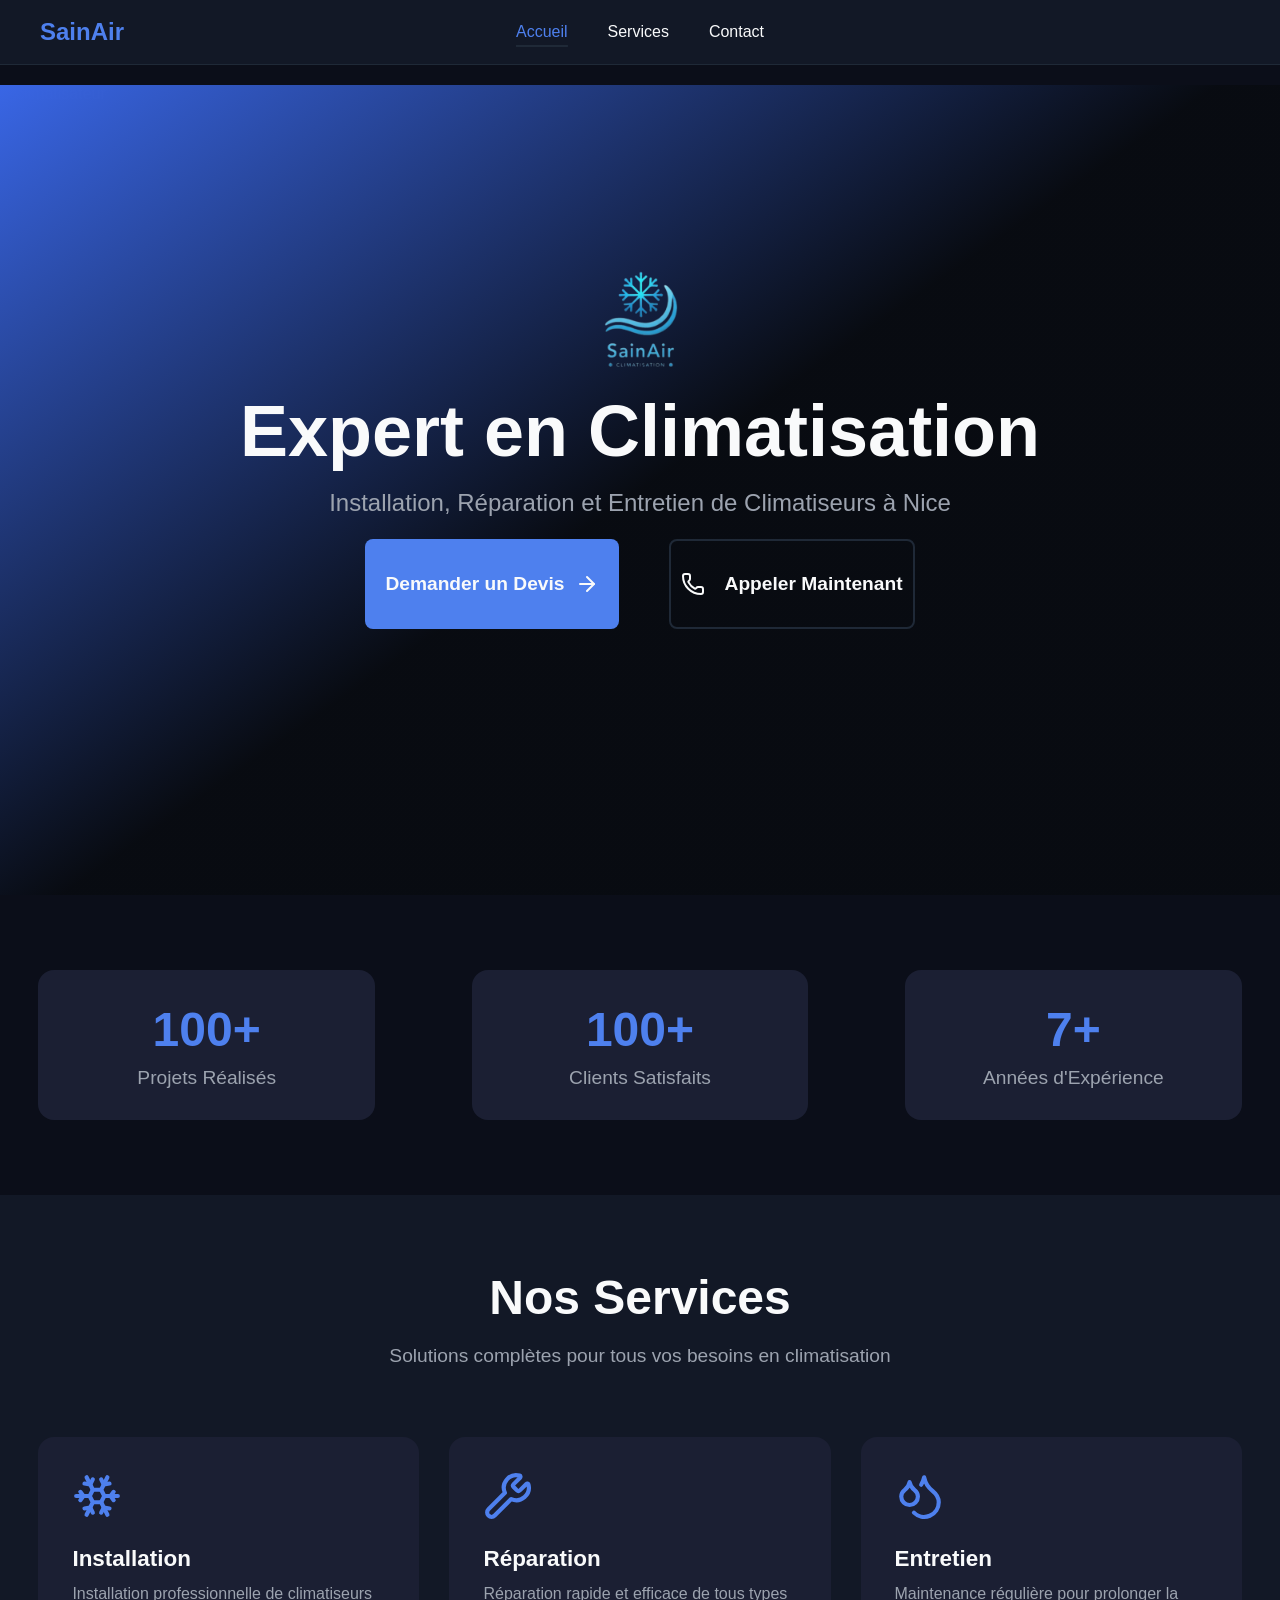
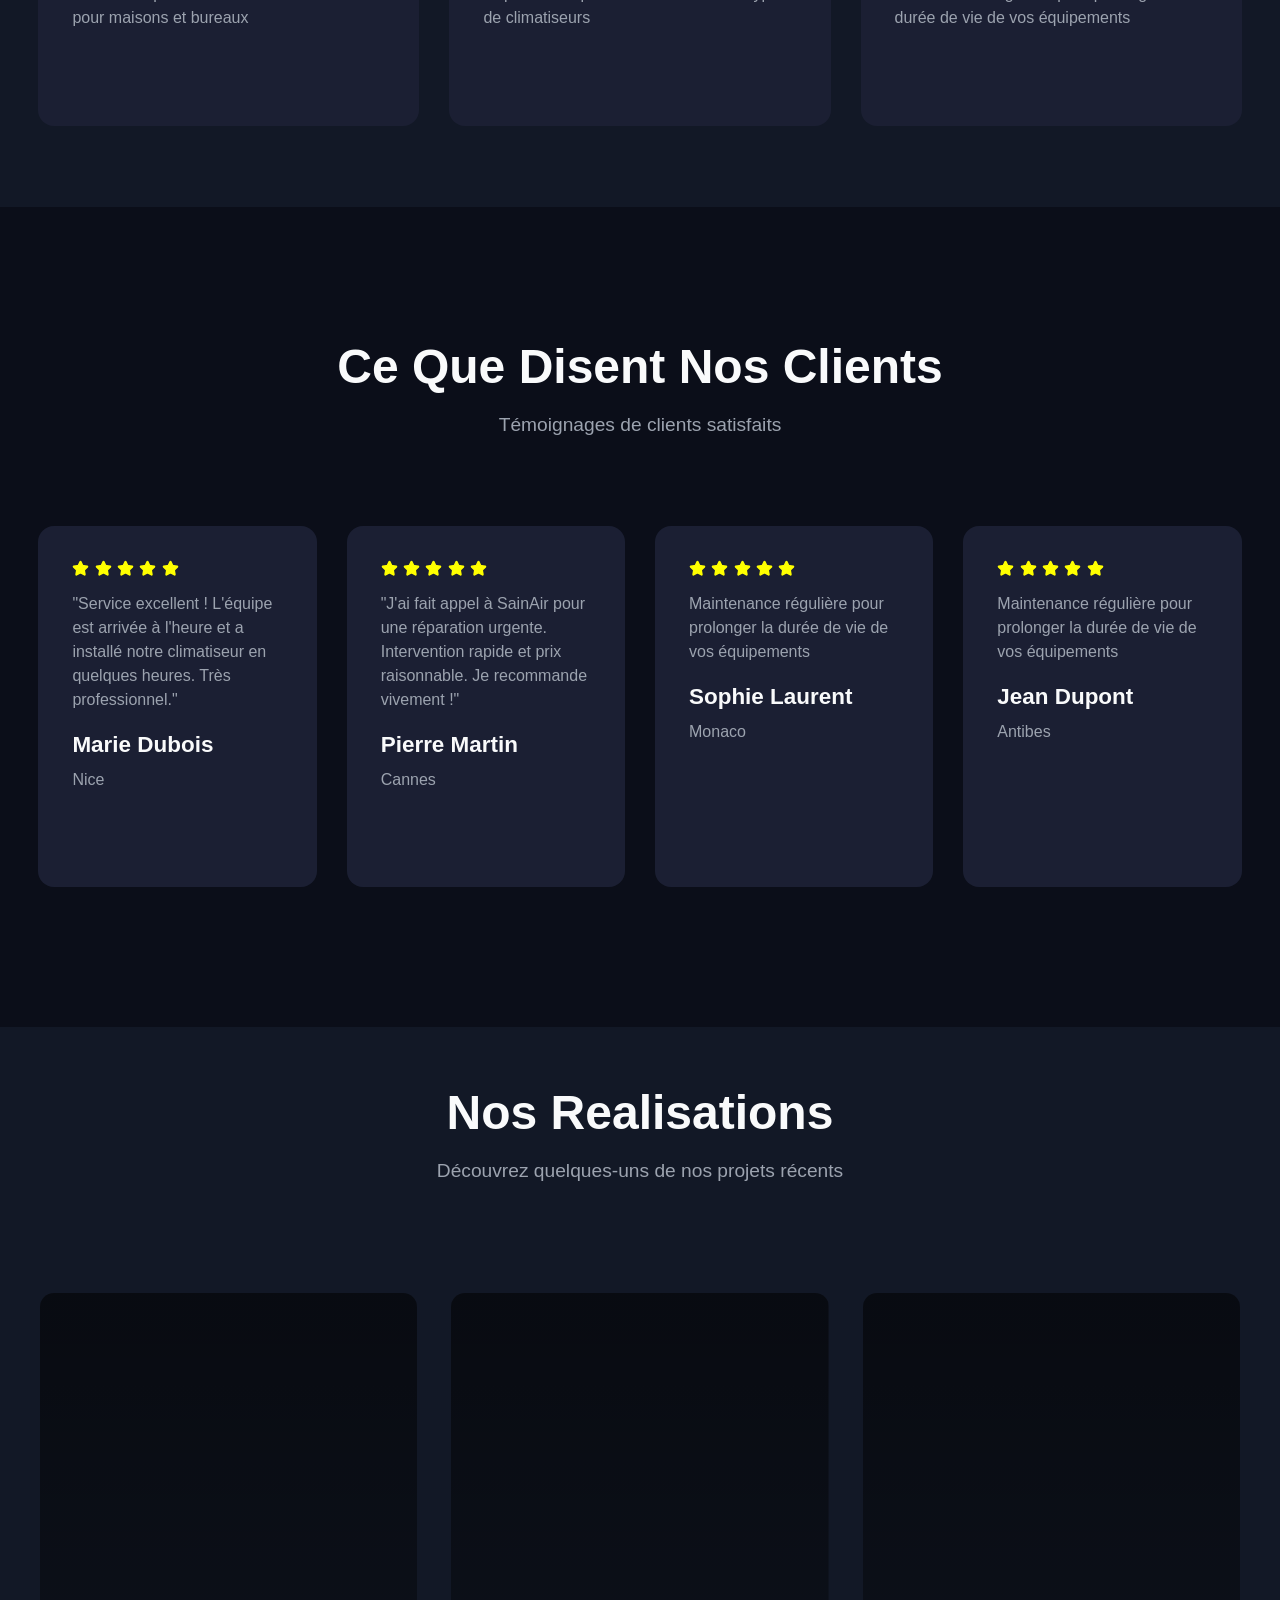
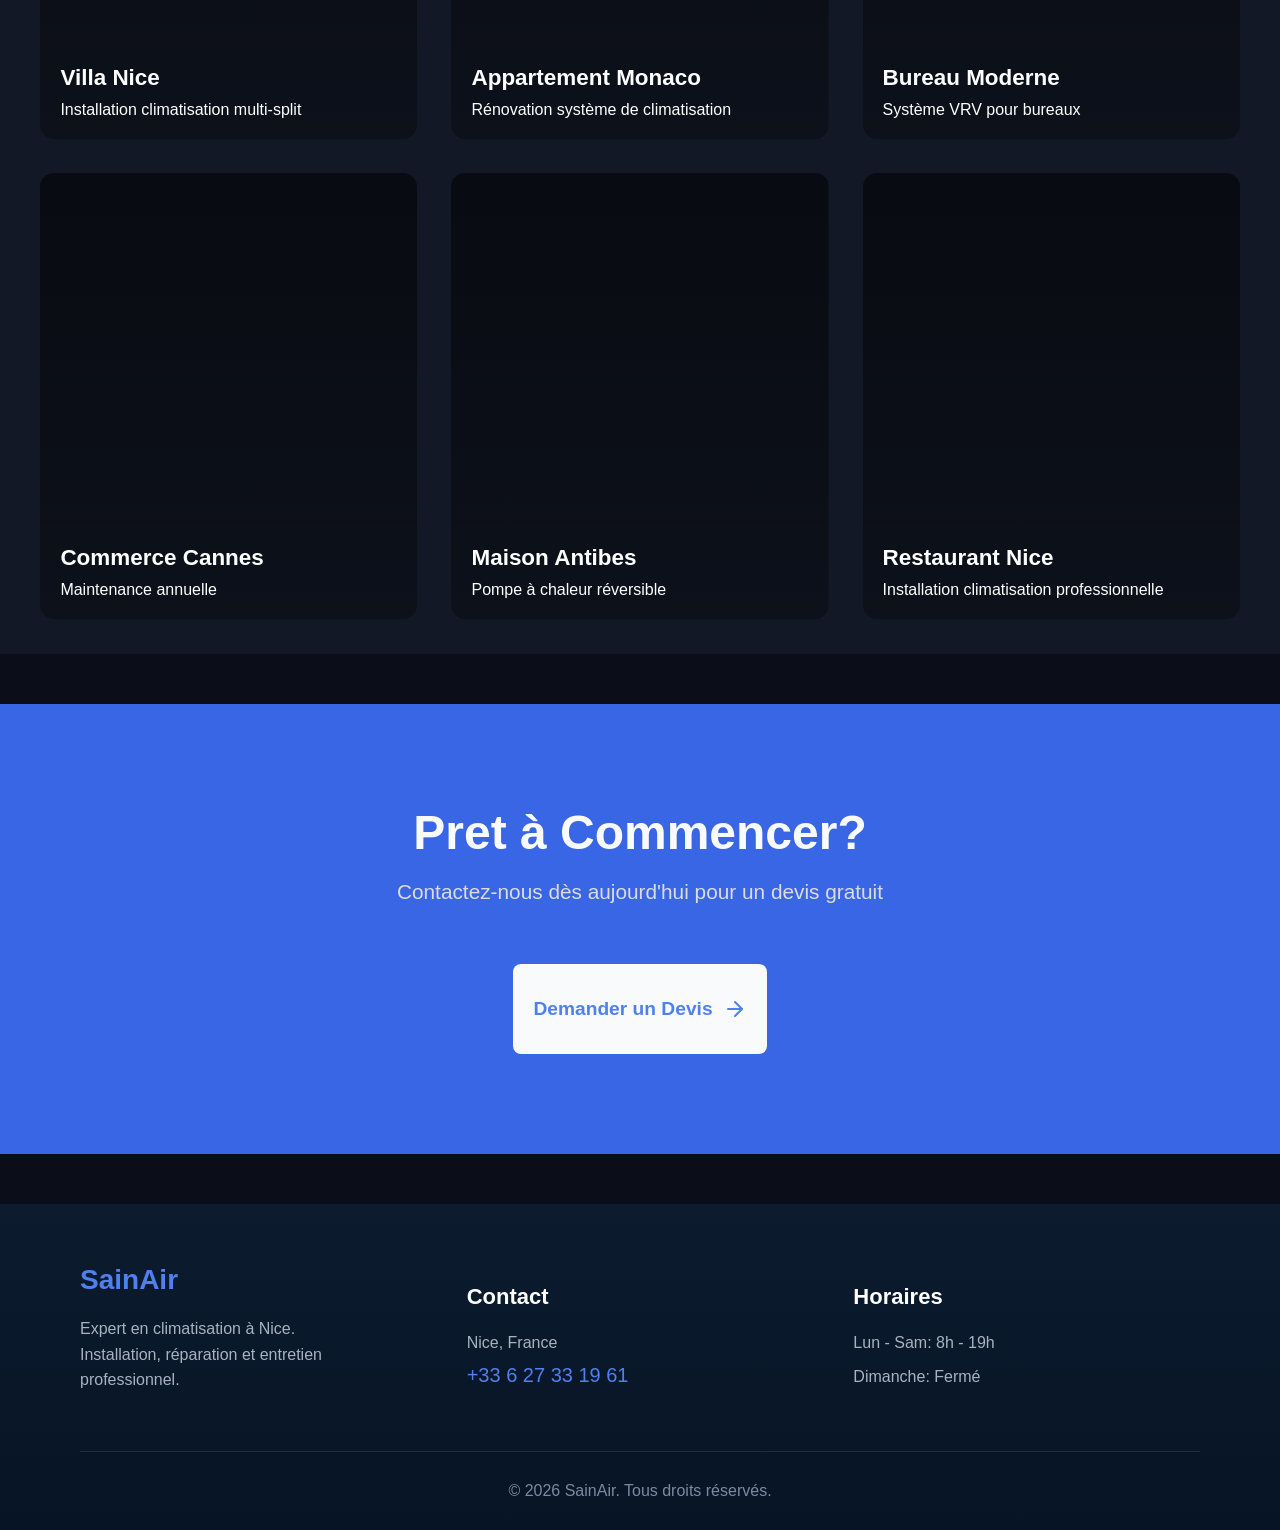
==== index.html @ d5aa04ff "Changed the safari responsive" ====
<!DOCTYPE html>
<html lang="fr">
<head>
<meta charset="UTF-8">
<meta name="viewport" content="width=device-width, initial-scale=1.0">
<link rel="stylesheet" href="client/css/main.css">
<title>Installation et Réparation de Climatiseurs à Nice – SainAir</title>
<link rel="icon" href="client/logo/sainair.png" type="image/png">
<meta name="description" content="SainAir – Experts en climatisation à Nice. Installation, réparation et entretien de climatiseurs pour particuliers et professionnels. Devis gratuit.">
<meta name="keywords" content="climatisation Nice, installation climatiseur, réparation climatiseur, entretien climatisation">
</head>
<body>

<nav>
    <div class="nav-container">
        <div class="sitename">
            <!-- <img src="logo/sainair.png" alt="SainAir"> -->
            SainAir
            
        </div>

        <ul class="nav-links">
        <li><a href="index.html" class="active">Accueil</a></li>
        <li><a href="services.html#installation">Services</a></li>
        <li><a href="contact.html">Contact</a></li>
        </ul>

        <div class="burger">
        <span></span>
        <span></span>
        <span></span>
        </div>
    </div>
</nav>

<div class="accueil">
    <img src="https://images.unsplash.com/photo-1585412727339-54e4bae3bbf9?q=80&w=800" class="background" alt="climatisateur">

    <div class="overlay"></div>

    <div class="hero-content">
        <img src="client/logo/sainair.png" class="logo" alt="SainAir">
        <!-- <svg xmlns="http://www.w3.org/2000/svg" width="60" height="60" viewBox="0 0 24 24" fill="none" stroke="currentColor" stroke-width="2" stroke-linecap="round" stroke-linejoin="round" class="lucide lucide-wind-icon lucide-wind"><path d="M12.8 19.6A2 2 0 1 0 14 16H2"/><path d="M17.5 8a2.5 2.5 0 1 1 2 4H2"/><path d="M9.8 4.4A2 2 0 1 1 11 8H2"/></svg> -->
        <h1 class="titre">Expert en Climatisation</h1>
        <p class="text">Installation, Réparation et Entretien de Climatiseurs à Nice</p>
        <div class="buttons">

            <a href="contact.html">
                <button class="demande">Demander un Devis<svg xmlns="http://www.w3.org/2000/svg" width="24" height="24" viewBox="0 0 24 24" fill="none" stroke="currentColor" stroke-width="2" stroke-linecap="round" stroke-linejoin="round" class="lucide lucide-arrow-right-icon lucide-arrow-right"><path d="M5 12h14"/><path d="m12 5 7 7-7 7"/></svg></button>
            </a>
            <a href="tel:+33627331961">
                <button class="appelle"><svg xmlns="http://www.w3.org/2000/svg" width="24" height="24" viewBox="0 0 24 24" fill="none" stroke="currentColor" stroke-width="2" stroke-linecap="round" stroke-linejoin="round" class="lucide lucide-phone-icon lucide-phone"><path d="M13.832 16.568a1 1 0 0 0 1.213-.303l.355-.465A2 2 0 0 1 17 15h3a2 2 0 0 1 2 2v3a2 2 0 0 1-2 2A18 18 0 0 1 2 4a2 2 0 0 1 2-2h3a2 2 0 0 1 2 2v3a2 2 0 0 1-.8 1.6l-.468.351a1 1 0 0 0-.292 1.233 14 14 0 0 0 6.392 6.384"/></svg>Appeler Maintenant</button>
            </a>
        </div>
    </div>
</div>


        <div class="content first-row">
            <div class="block">
                <h1>100+</h1>
                <p class="chifres">Projets Réalisés</p>
            </div>
            <div class="block">
                <h1>100+</h1>
                <p class="chifres">Clients Satisfaits</p>
            </div>
            <div class="block">
                <h1>7+</h1>
                <p class="chifres">Années d'Expérience</p>
            </div>
        </div>

        <div class="content reveal second-row">
                <div class="second-text">

                    <h2 class="services-title">Nos Services</h2>
                    <p class="chifres">Solutions complètes pour tous vos besoins en climatisation</p>

                </div>
                
                <div class="services">
                    <div class="block-second">
                        <svg xmlns="http://www.w3.org/2000/svg" width="50" height="50" viewBox="0 0 24 24" fill="none" stroke="#4E80EE" stroke-width="2" stroke-linecap="round" stroke-linejoin="round" class="lucide lucide-snowflake-icon lucide-snowflake"><path d="m10 20-1.25-2.5L6 18"/><path d="M10 4 8.75 6.5 6 6"/><path d="m14 20 1.25-2.5L18 18"/><path d="m14 4 1.25 2.5L18 6"/><path d="m17 21-3-6h-4"/><path d="m17 3-3 6 1.5 3"/><path d="M2 12h6.5L10 9"/><path d="m20 10-1.5 2 1.5 2"/><path d="M22 12h-6.5L14 15"/><path d="m4 10 1.5 2L4 14"/><path d="m7 21 3-6-1.5-3"/><path d="m7 3 3 6h4"/></svg>
                        <h3>Installation</h3>
                        <p class="description">Installation professionnelle de climatiseurs pour maisons et bureaux</p>
                    </div>
                    <div class="block-second">
                        <svg xmlns="http://www.w3.org/2000/svg" width="50" height="50" viewBox="0 0 24 24" fill="none" stroke="#4E80EE" stroke-width="2" stroke-linecap="round" stroke-linejoin="round" class="lucide lucide-wrench-icon lucide-wrench"><path d="M14.7 6.3a1 1 0 0 0 0 1.4l1.6 1.6a1 1 0 0 0 1.4 0l3.106-3.105c.32-.322.863-.22.983.218a6 6 0 0 1-8.259 7.057l-7.91 7.91a1 1 0 0 1-2.999-3l7.91-7.91a6 6 0 0 1 7.057-8.259c.438.12.54.662.219.984z"/></svg>
                        <h3>Réparation</h3>
                        <p class="description">Réparation rapide et efficace de tous types de climatiseurs</p>
                    </div>
                    <div class="block-second">
                        <svg xmlns="http://www.w3.org/2000/svg" width="50" height="50" viewBox="0 0 24 24" fill="none" stroke="#4E80EE" stroke-width="2" stroke-linecap="round" stroke-linejoin="round" class="lucide lucide-droplets-icon lucide-droplets"><path d="M7 16.3c2.2 0 4-1.83 4-4.05 0-1.16-.57-2.26-1.71-3.19S7.29 6.75 7 5.3c-.29 1.45-1.14 2.84-2.29 3.76S3 11.1 3 12.25c0 2.22 1.8 4.05 4 4.05z"/><path d="M12.56 6.6A10.97 10.97 0 0 0 14 3.02c.5 2.5 2 4.9 4 6.5s3 3.5 3 5.5a6.98 6.98 0 0 1-11.91 4.97"/></svg>
                        <h3>Entretien</h3>
                        <p class="description">Maintenance régulière pour prolonger la durée de vie de vos équipements</p>
                    </div>
                </div>
        </div>

        <div class="content reveal third-row">
            <div class="second-text">

                    <h2 class="services-title">Ce Que Disent Nos Clients</h2>
                    <p class="chifres">Témoignages de clients satisfaits</p>

                </div>
                
                <div class="avis-block">
                    <div class="block-second">
                        <svg xmlns="http://www.w3.org/2000/svg" width="17" height="17" viewBox="0 0 24 24" fill="yellow" stroke="yellow" stroke-width="2" stroke-linecap="round" stroke-linejoin="round" class="lucide lucide-star-icon lucide-star"><path d="M11.525 2.295a.53.53 0 0 1 .95 0l2.31 4.679a2.123 2.123 0 0 0 1.595 1.16l5.166.756a.53.53 0 0 1 .294.904l-3.736 3.638a2.123 2.123 0 0 0-.611 1.878l.882 5.14a.53.53 0 0 1-.771.56l-4.618-2.428a2.122 2.122 0 0 0-1.973 0L6.396 21.01a.53.53 0 0 1-.77-.56l.881-5.139a2.122 2.122 0 0 0-.611-1.879L2.16 9.795a.53.53 0 0 1 .294-.906l5.165-.755a2.122 2.122 0 0 0 1.597-1.16z"/></svg>
                        <svg xmlns="http://www.w3.org/2000/svg" width="17" height="17" viewBox="0 0 24 24" fill="yellow" stroke="yellow" stroke-width="2" stroke-linecap="round" stroke-linejoin="round" class="lucide lucide-star-icon lucide-star"><path d="M11.525 2.295a.53.53 0 0 1 .95 0l2.31 4.679a2.123 2.123 0 0 0 1.595 1.16l5.166.756a.53.53 0 0 1 .294.904l-3.736 3.638a2.123 2.123 0 0 0-.611 1.878l.882 5.14a.53.53 0 0 1-.771.56l-4.618-2.428a2.122 2.122 0 0 0-1.973 0L6.396 21.01a.53.53 0 0 1-.77-.56l.881-5.139a2.122 2.122 0 0 0-.611-1.879L2.16 9.795a.53.53 0 0 1 .294-.906l5.165-.755a2.122 2.122 0 0 0 1.597-1.16z"/></svg>
                        <svg xmlns="http://www.w3.org/2000/svg" width="17" height="17" viewBox="0 0 24 24" fill="yellow" stroke="yellow" stroke-width="2" stroke-linecap="round" stroke-linejoin="round" class="lucide lucide-star-icon lucide-star"><path d="M11.525 2.295a.53.53 0 0 1 .95 0l2.31 4.679a2.123 2.123 0 0 0 1.595 1.16l5.166.756a.53.53 0 0 1 .294.904l-3.736 3.638a2.123 2.123 0 0 0-.611 1.878l.882 5.14a.53.53 0 0 1-.771.56l-4.618-2.428a2.122 2.122 0 0 0-1.973 0L6.396 21.01a.53.53 0 0 1-.77-.56l.881-5.139a2.122 2.122 0 0 0-.611-1.879L2.16 9.795a.53.53 0 0 1 .294-.906l5.165-.755a2.122 2.122 0 0 0 1.597-1.16z"/></svg>
                        <svg xmlns="http://www.w3.org/2000/svg" width="17" height="17" viewBox="0 0 24 24" fill="yellow" stroke="yellow" stroke-width="2" stroke-linecap="round" stroke-linejoin="round" class="lucide lucide-star-icon lucide-star"><path d="M11.525 2.295a.53.53 0 0 1 .95 0l2.31 4.679a2.123 2.123 0 0 0 1.595 1.16l5.166.756a.53.53 0 0 1 .294.904l-3.736 3.638a2.123 2.123 0 0 0-.611 1.878l.882 5.14a.53.53 0 0 1-.771.56l-4.618-2.428a2.122 2.122 0 0 0-1.973 0L6.396 21.01a.53.53 0 0 1-.77-.56l.881-5.139a2.122 2.122 0 0 0-.611-1.879L2.16 9.795a.53.53 0 0 1 .294-.906l5.165-.755a2.122 2.122 0 0 0 1.597-1.16z"/></svg>
                        <svg xmlns="http://www.w3.org/2000/svg" width="17" height="17" viewBox="0 0 24 24" fill="yellow" stroke="yellow" stroke-width="2" stroke-linecap="round" stroke-linejoin="round" class="lucide lucide-star-icon lucide-star"><path d="M11.525 2.295a.53.53 0 0 1 .95 0l2.31 4.679a2.123 2.123 0 0 0 1.595 1.16l5.166.756a.53.53 0 0 1 .294.904l-3.736 3.638a2.123 2.123 0 0 0-.611 1.878l.882 5.14a.53.53 0 0 1-.771.56l-4.618-2.428a2.122 2.122 0 0 0-1.973 0L6.396 21.01a.53.53 0 0 1-.77-.56l.881-5.139a2.122 2.122 0 0 0-.611-1.879L2.16 9.795a.53.53 0 0 1 .294-.906l5.165-.755a2.122 2.122 0 0 0 1.597-1.16z"/></svg>
                        
                        <p class="description avis">"Service excellent ! L'équipe est arrivée à l'heure et a installé notre climatiseur en quelques heures. Très professionnel."</p>
                        <h3>Marie Dubois</h3>
                        <p class="description">Nice</p>
                    </div>
                    <div class="block-second">
                        <svg xmlns="http://www.w3.org/2000/svg" width="17" height="17" viewBox="0 0 24 24" fill="yellow" stroke="yellow" stroke-width="2" stroke-linecap="round" stroke-linejoin="round" class="lucide lucide-star-icon lucide-star"><path d="M11.525 2.295a.53.53 0 0 1 .95 0l2.31 4.679a2.123 2.123 0 0 0 1.595 1.16l5.166.756a.53.53 0 0 1 .294.904l-3.736 3.638a2.123 2.123 0 0 0-.611 1.878l.882 5.14a.53.53 0 0 1-.771.56l-4.618-2.428a2.122 2.122 0 0 0-1.973 0L6.396 21.01a.53.53 0 0 1-.77-.56l.881-5.139a2.122 2.122 0 0 0-.611-1.879L2.16 9.795a.53.53 0 0 1 .294-.906l5.165-.755a2.122 2.122 0 0 0 1.597-1.16z"/></svg>
                        <svg xmlns="http://www.w3.org/2000/svg" width="17" height="17" viewBox="0 0 24 24" fill="yellow" stroke="yellow" stroke-width="2" stroke-linecap="round" stroke-linejoin="round" class="lucide lucide-star-icon lucide-star"><path d="M11.525 2.295a.53.53 0 0 1 .95 0l2.31 4.679a2.123 2.123 0 0 0 1.595 1.16l5.166.756a.53.53 0 0 1 .294.904l-3.736 3.638a2.123 2.123 0 0 0-.611 1.878l.882 5.14a.53.53 0 0 1-.771.56l-4.618-2.428a2.122 2.122 0 0 0-1.973 0L6.396 21.01a.53.53 0 0 1-.77-.56l.881-5.139a2.122 2.122 0 0 0-.611-1.879L2.16 9.795a.53.53 0 0 1 .294-.906l5.165-.755a2.122 2.122 0 0 0 1.597-1.16z"/></svg>
                        <svg xmlns="http://www.w3.org/2000/svg" width="17" height="17" viewBox="0 0 24 24" fill="yellow" stroke="yellow" stroke-width="2" stroke-linecap="round" stroke-linejoin="round" class="lucide lucide-star-icon lucide-star"><path d="M11.525 2.295a.53.53 0 0 1 .95 0l2.31 4.679a2.123 2.123 0 0 0 1.595 1.16l5.166.756a.53.53 0 0 1 .294.904l-3.736 3.638a2.123 2.123 0 0 0-.611 1.878l.882 5.14a.53.53 0 0 1-.771.56l-4.618-2.428a2.122 2.122 0 0 0-1.973 0L6.396 21.01a.53.53 0 0 1-.77-.56l.881-5.139a2.122 2.122 0 0 0-.611-1.879L2.16 9.795a.53.53 0 0 1 .294-.906l5.165-.755a2.122 2.122 0 0 0 1.597-1.16z"/></svg>
                        <svg xmlns="http://www.w3.org/2000/svg" width="17" height="17" viewBox="0 0 24 24" fill="yellow" stroke="yellow" stroke-width="2" stroke-linecap="round" stroke-linejoin="round" class="lucide lucide-star-icon lucide-star"><path d="M11.525 2.295a.53.53 0 0 1 .95 0l2.31 4.679a2.123 2.123 0 0 0 1.595 1.16l5.166.756a.53.53 0 0 1 .294.904l-3.736 3.638a2.123 2.123 0 0 0-.611 1.878l.882 5.14a.53.53 0 0 1-.771.56l-4.618-2.428a2.122 2.122 0 0 0-1.973 0L6.396 21.01a.53.53 0 0 1-.77-.56l.881-5.139a2.122 2.122 0 0 0-.611-1.879L2.16 9.795a.53.53 0 0 1 .294-.906l5.165-.755a2.122 2.122 0 0 0 1.597-1.16z"/></svg>
                        <svg xmlns="http://www.w3.org/2000/svg" width="17" height="17" viewBox="0 0 24 24" fill="yellow" stroke="yellow" stroke-width="2" stroke-linecap="round" stroke-linejoin="round" class="lucide lucide-star-icon lucide-star"><path d="M11.525 2.295a.53.53 0 0 1 .95 0l2.31 4.679a2.123 2.123 0 0 0 1.595 1.16l5.166.756a.53.53 0 0 1 .294.904l-3.736 3.638a2.123 2.123 0 0 0-.611 1.878l.882 5.14a.53.53 0 0 1-.771.56l-4.618-2.428a2.122 2.122 0 0 0-1.973 0L6.396 21.01a.53.53 0 0 1-.77-.56l.881-5.139a2.122 2.122 0 0 0-.611-1.879L2.16 9.795a.53.53 0 0 1 .294-.906l5.165-.755a2.122 2.122 0 0 0 1.597-1.16z"/></svg>
                        
                        <p class="description avis">"J'ai fait appel à SainAir pour une réparation urgente. Intervention rapide et prix raisonnable. Je recommande vivement !"</p>
                        <h3>Pierre Martin</h3>
                        <p class="description">Cannes</p>
                    </div>
                    <div class="block-second">
                        <svg xmlns="http://www.w3.org/2000/svg" width="17" height="17" viewBox="0 0 24 24" fill="yellow" stroke="yellow" stroke-width="2" stroke-linecap="round" stroke-linejoin="round" class="lucide lucide-star-icon lucide-star"><path d="M11.525 2.295a.53.53 0 0 1 .95 0l2.31 4.679a2.123 2.123 0 0 0 1.595 1.16l5.166.756a.53.53 0 0 1 .294.904l-3.736 3.638a2.123 2.123 0 0 0-.611 1.878l.882 5.14a.53.53 0 0 1-.771.56l-4.618-2.428a2.122 2.122 0 0 0-1.973 0L6.396 21.01a.53.53 0 0 1-.77-.56l.881-5.139a2.122 2.122 0 0 0-.611-1.879L2.16 9.795a.53.53 0 0 1 .294-.906l5.165-.755a2.122 2.122 0 0 0 1.597-1.16z"/></svg>
                        <svg xmlns="http://www.w3.org/2000/svg" width="17" height="17" viewBox="0 0 24 24" fill="yellow" stroke="yellow" stroke-width="2" stroke-linecap="round" stroke-linejoin="round" class="lucide lucide-star-icon lucide-star"><path d="M11.525 2.295a.53.53 0 0 1 .95 0l2.31 4.679a2.123 2.123 0 0 0 1.595 1.16l5.166.756a.53.53 0 0 1 .294.904l-3.736 3.638a2.123 2.123 0 0 0-.611 1.878l.882 5.14a.53.53 0 0 1-.771.56l-4.618-2.428a2.122 2.122 0 0 0-1.973 0L6.396 21.01a.53.53 0 0 1-.77-.56l.881-5.139a2.122 2.122 0 0 0-.611-1.879L2.16 9.795a.53.53 0 0 1 .294-.906l5.165-.755a2.122 2.122 0 0 0 1.597-1.16z"/></svg>
                        <svg xmlns="http://www.w3.org/2000/svg" width="17" height="17" viewBox="0 0 24 24" fill="yellow" stroke="yellow" stroke-width="2" stroke-linecap="round" stroke-linejoin="round" class="lucide lucide-star-icon lucide-star"><path d="M11.525 2.295a.53.53 0 0 1 .95 0l2.31 4.679a2.123 2.123 0 0 0 1.595 1.16l5.166.756a.53.53 0 0 1 .294.904l-3.736 3.638a2.123 2.123 0 0 0-.611 1.878l.882 5.14a.53.53 0 0 1-.771.56l-4.618-2.428a2.122 2.122 0 0 0-1.973 0L6.396 21.01a.53.53 0 0 1-.77-.56l.881-5.139a2.122 2.122 0 0 0-.611-1.879L2.16 9.795a.53.53 0 0 1 .294-.906l5.165-.755a2.122 2.122 0 0 0 1.597-1.16z"/></svg>
                        <svg xmlns="http://www.w3.org/2000/svg" width="17" height="17" viewBox="0 0 24 24" fill="yellow" stroke="yellow" stroke-width="2" stroke-linecap="round" stroke-linejoin="round" class="lucide lucide-star-icon lucide-star"><path d="M11.525 2.295a.53.53 0 0 1 .95 0l2.31 4.679a2.123 2.123 0 0 0 1.595 1.16l5.166.756a.53.53 0 0 1 .294.904l-3.736 3.638a2.123 2.123 0 0 0-.611 1.878l.882 5.14a.53.53 0 0 1-.771.56l-4.618-2.428a2.122 2.122 0 0 0-1.973 0L6.396 21.01a.53.53 0 0 1-.77-.56l.881-5.139a2.122 2.122 0 0 0-.611-1.879L2.16 9.795a.53.53 0 0 1 .294-.906l5.165-.755a2.122 2.122 0 0 0 1.597-1.16z"/></svg>
                        <svg xmlns="http://www.w3.org/2000/svg" width="17" height="17" viewBox="0 0 24 24" fill="yellow" stroke="yellow" stroke-width="2" stroke-linecap="round" stroke-linejoin="round" class="lucide lucide-star-icon lucide-star"><path d="M11.525 2.295a.53.53 0 0 1 .95 0l2.31 4.679a2.123 2.123 0 0 0 1.595 1.16l5.166.756a.53.53 0 0 1 .294.904l-3.736 3.638a2.123 2.123 0 0 0-.611 1.878l.882 5.14a.53.53 0 0 1-.771.56l-4.618-2.428a2.122 2.122 0 0 0-1.973 0L6.396 21.01a.53.53 0 0 1-.77-.56l.881-5.139a2.122 2.122 0 0 0-.611-1.879L2.16 9.795a.53.53 0 0 1 .294-.906l5.165-.755a2.122 2.122 0 0 0 1.597-1.16z"/></svg>
                        
                        <p class="description avis">Maintenance régulière pour prolonger la durée de vie de vos équipements</p>
                        <h3>Sophie Laurent</h3>
                        <p class="description">Monaco</p>
                    </div>
                    <div class="block-second">
                        <svg xmlns="http://www.w3.org/2000/svg" width="17" height="17" viewBox="0 0 24 24" fill="yellow" stroke="yellow" stroke-width="2" stroke-linecap="round" stroke-linejoin="round" class="lucide lucide-star-icon lucide-star"><path d="M11.525 2.295a.53.53 0 0 1 .95 0l2.31 4.679a2.123 2.123 0 0 0 1.595 1.16l5.166.756a.53.53 0 0 1 .294.904l-3.736 3.638a2.123 2.123 0 0 0-.611 1.878l.882 5.14a.53.53 0 0 1-.771.56l-4.618-2.428a2.122 2.122 0 0 0-1.973 0L6.396 21.01a.53.53 0 0 1-.77-.56l.881-5.139a2.122 2.122 0 0 0-.611-1.879L2.16 9.795a.53.53 0 0 1 .294-.906l5.165-.755a2.122 2.122 0 0 0 1.597-1.16z"/></svg>
                        <svg xmlns="http://www.w3.org/2000/svg" width="17" height="17" viewBox="0 0 24 24" fill="yellow" stroke="yellow" stroke-width="2" stroke-linecap="round" stroke-linejoin="round" class="lucide lucide-star-icon lucide-star"><path d="M11.525 2.295a.53.53 0 0 1 .95 0l2.31 4.679a2.123 2.123 0 0 0 1.595 1.16l5.166.756a.53.53 0 0 1 .294.904l-3.736 3.638a2.123 2.123 0 0 0-.611 1.878l.882 5.14a.53.53 0 0 1-.771.56l-4.618-2.428a2.122 2.122 0 0 0-1.973 0L6.396 21.01a.53.53 0 0 1-.77-.56l.881-5.139a2.122 2.122 0 0 0-.611-1.879L2.16 9.795a.53.53 0 0 1 .294-.906l5.165-.755a2.122 2.122 0 0 0 1.597-1.16z"/></svg>
                        <svg xmlns="http://www.w3.org/2000/svg" width="17" height="17" viewBox="0 0 24 24" fill="yellow" stroke="yellow" stroke-width="2" stroke-linecap="round" stroke-linejoin="round" class="lucide lucide-star-icon lucide-star"><path d="M11.525 2.295a.53.53 0 0 1 .95 0l2.31 4.679a2.123 2.123 0 0 0 1.595 1.16l5.166.756a.53.53 0 0 1 .294.904l-3.736 3.638a2.123 2.123 0 0 0-.611 1.878l.882 5.14a.53.53 0 0 1-.771.56l-4.618-2.428a2.122 2.122 0 0 0-1.973 0L6.396 21.01a.53.53 0 0 1-.77-.56l.881-5.139a2.122 2.122 0 0 0-.611-1.879L2.16 9.795a.53.53 0 0 1 .294-.906l5.165-.755a2.122 2.122 0 0 0 1.597-1.16z"/></svg>
                        <svg xmlns="http://www.w3.org/2000/svg" width="17" height="17" viewBox="0 0 24 24" fill="yellow" stroke="yellow" stroke-width="2" stroke-linecap="round" stroke-linejoin="round" class="lucide lucide-star-icon lucide-star"><path d="M11.525 2.295a.53.53 0 0 1 .95 0l2.31 4.679a2.123 2.123 0 0 0 1.595 1.16l5.166.756a.53.53 0 0 1 .294.904l-3.736 3.638a2.123 2.123 0 0 0-.611 1.878l.882 5.14a.53.53 0 0 1-.771.56l-4.618-2.428a2.122 2.122 0 0 0-1.973 0L6.396 21.01a.53.53 0 0 1-.77-.56l.881-5.139a2.122 2.122 0 0 0-.611-1.879L2.16 9.795a.53.53 0 0 1 .294-.906l5.165-.755a2.122 2.122 0 0 0 1.597-1.16z"/></svg>
                        <svg xmlns="http://www.w3.org/2000/svg" width="17" height="17" viewBox="0 0 24 24" fill="yellow" stroke="yellow" stroke-width="2" stroke-linecap="round" stroke-linejoin="round" class="lucide lucide-star-icon lucide-star"><path d="M11.525 2.295a.53.53 0 0 1 .95 0l2.31 4.679a2.123 2.123 0 0 0 1.595 1.16l5.166.756a.53.53 0 0 1 .294.904l-3.736 3.638a2.123 2.123 0 0 0-.611 1.878l.882 5.14a.53.53 0 0 1-.771.56l-4.618-2.428a2.122 2.122 0 0 0-1.973 0L6.396 21.01a.53.53 0 0 1-.77-.56l.881-5.139a2.122 2.122 0 0 0-.611-1.879L2.16 9.795a.53.53 0 0 1 .294-.906l5.165-.755a2.122 2.122 0 0 0 1.597-1.16z"/></svg>
                        
                        <p class="description avis">Maintenance régulière pour prolonger la durée de vie de vos équipements</p>
                        <h3>Jean Dupont</h3>
                        <p class="description">Antibes</p>
                    </div>
                </div>
        </div>

        <div class="content reveal fourth-row">
            <div class="second-text">

                    <h2 class="services-title">Nos Realisations</h2>
                    <p class="chifres">Découvrez quelques-uns de nos projets récents</p>

                </div>
                
                <div class="projects">
                    <div class="project-image card1">

                        <div class="card-content">
                            <h3>Villa Nice</h3>
                            <p class="sous-titre">Installation climatisation multi-split</p>
                        </div>

                        </div>
                    <div class="project-image card2">

                        <div class="card-content">
                            <h3>Appartement Monaco</h3>
                            <p class="sous-titre">Rénovation système de climatisation</p>
                        </div>

                    </div>
                    <div class="project-image card3">

                        <div class="card-content">
                            <h3>Bureau Moderne</h3>
                            <p class="sous-titre">Système VRV pour bureaux</p>
                        </div>
                    
                    </div>
                    <div class="project-image card4">

                        <div class="card-content">
                            <h3>Commerce Cannes</h3>
                            <p class="sous-titre">Maintenance annuelle</p>
                        </div>
                    
                    </div>
                    <div class="project-image card5">

                        <div class="card-content">
                            
                            <h3>Maison Antibes</h3>
                            <p class="sous-titre">Pompe à chaleur réversible</p>
                        
                        </div>
                    
                    </div>
                    <div class="project-image card6">

                        <div class="card-content">

                            <h3>Restaurant Nice</h3>
                            <p class="sous-titre">Installation climatisation professionnelle</p>

                        </div>
                    </div>
                </div>
        </div>

        <div class="last-row">
            <h1 class="last-titre">Pret à Commencer?</h1>
            <p class="last-text">Contactez-nous dès aujourd'hui pour un devis gratuit</p>

            <button class="last-button">Demander un Devis<svg xmlns="http://www.w3.org/2000/svg" width="24" height="24" viewBox="0 0 24 24" fill="none" stroke="currentColor" stroke-width="2" stroke-linecap="round" stroke-linejoin="round" class="lucide lucide-arrow-right-icon lucide-arrow-right"><path d="M5 12h14"/><path d="m12 5 7 7-7 7"/></svg></button>

        </div>

        <footer class="footer">
            <div class="footer-container">
                
                <div class="footer-col">
                    <h2 class="logotype">SainAir</h2>
                    <p>
                        Expert en climatisation à Nice.<br>
                        Installation, réparation et entretien<br>
                        professionnel.
                    </p>
                </div>

                <div class="footer-col">
                    <h3>Contact</h3>
                    <p>Nice, France</p>
                    <a href="tel:+33627331961" class="phone">
                        +33 6 27 33 19 61
                    </a>
                </div>

                <div class="footer-col">
                    <h3>Horaires</h3>
                    <p>Lun - Sam: 8h - 19h</p>
                    <p>Dimanche: Fermé</p>
                </div>

            </div>

            <div class="footer-divider"></div>

            <div class="footer-bottom">
                © 2026 SainAir. Tous droits réservés.
            </div>
</footer>

<script src="client/js/utils/burgerMenu.js"></script>
<script src="client/js/main.js"></script>
<script type="application/ld+json">
{
    "@context": "https://schema.org",
    "@type": "LocalBusiness",
    "name": "SainAir",
    "image": "https://votresite.com/assets/images/logo.png",
    "address": {
        "@type": "PostalAddress",
        "streetAddress": "Votre adresse",
        "addressLocality": "Nice",
        "postalCode": "06000",
        "addressCountry": "FR"
    },
    "telephone": "+33627331961",
    "url": "https://votresite.com",
    "priceRange": "€€"
}
</script>
</body>
</html>
---- client/css/main.css ----
* {
    margin: 0;
    padding: 0;
    box-sizing: border-box;
    font-family: Arial, sans-serif;
}

a {
    text-decoration: none;
}
body {
    background: #0B0E19;
    color: #f9fafb;
}



.sitename{
    font-size: x-large;
    font-weight: 800;
    display: flex;
    gap: 10px;
    align-items: center;
    align-content: center;
    justify-content: center;
    color: #4E80EE;
}
.sitename img{
    height: 30px;
    
}



/* ===== NAVBAR ===== */
nav {
    background: #121826;
    border-bottom: 1px solid #1f2937;
    padding: 18px 40px;
    position: sticky; /* Делает элемент "липким" */
    top: 0;           /* Прижимает к самому верху экрана */
    z-index: 1000;    /* Чтобы меню было поверх остальных элементов */
}

/* Container */
.nav-container {
    display: flex;
    align-items: center;
    justify-content: space-between;
    position: relative;
}

/* Logo */
.logo {
    font-size: 20px;
    font-weight: bold;
    color: #f9fafb;
}

/* ===== MENU DESKTOP ===== */
.nav-links {
    list-style: none;
    display: flex;
    gap: 40px;
    position: absolute;
    left: 50%;
    transform: translateX(-50%);
}

.nav-links a {
    text-decoration: none;
    color: #f9fafb;
    transition: 0.3s;
    padding-bottom: 5px;
}

.nav-links a:hover {
    border-bottom: 2px solid #1f2937;
    color: #4E80EE;
}
.nav-links a.active {
    border-bottom: 2px solid #1f2937;
    color: #4E80EE;
}

/* ===== BURGER ===== */
.burger {
    display: none;
    z-index: 11;         /* всегда выше */
    position: relative;
    cursor: pointer;
    width: 28px;
    height: 20px;
    position: relative;
}

.burger span {
    position: absolute;
    height: 2px;
    width: 100%;
    background: #f9fafb;
    transition: 0.4s;
}

.burger span:nth-child(1) { top: 0; }
.burger span:nth-child(2) { top: 9px; }
.burger span:nth-child(3) { top: 18px; }

/* Animation X */
.burger.active span:nth-child(1) {
    transform: rotate(45deg);
    top: 9px;
    
}

.burger.active span:nth-child(2) {
    opacity: 0;
}

.burger.active span:nth-child(3) {
    transform: rotate(-45deg);
    top: 9px;
}






.accueil {
    margin-top: 20px;
    position: relative;
    width: 100%;
    height: 90vh;
    overflow: hidden;
}

/* Картинка */
.background {
    width: 100%;
    height: 100%;
    object-fit: cover;
    display: block;
    z-index: 0;
}

/* Полупрозрачный слой */
.overlay {
    
    position: absolute;
    top: 0;
    left: 0;
    width: 100%;
    height: 100%;
    inset: 0;
    background: linear-gradient(
    145deg,
    
    rgba(57, 102, 229, 1) 0%,   /* голубой слева сверху */
    rgba(8, 11, 17, 0.95) 50%  /* уходит в темный */
    );
    /* background: rgba(11, 14, 25, 0.801); твой цвет body с прозрачностью */
}

/* Контент поверх */
.hero-content {
    position: absolute;
    width: 100%;
    top: 45%;
    left: 50%;
    right: 0;
    transform: translate(-50%, -50%);
    color: #f9fafb;
    text-align: center;
    z-index: 2;
}



.logo{
    height: 100px;
}
.text{
    font-size: 1.5rem;
    line-height: 2rem;
    color: rgb(156, 163, 175);
}
.titre{
    
    font-size: 4.5rem;
    line-height: 7rem;
    font-weight: 700;
}

.buttons{
    display: grid;
    grid-template-columns: repeat(2, auto);
    justify-content: center;
    gap: 50px;
}
.demande{
    display: flex;
    align-items: center;
    justify-content: center;
    gap: 10px;
    font-size: larger;
    font-weight: 700;
    background-color: #4E80EE;
    color: #f9fafb;
    border: none;
    padding: 20px;
    border-radius: 8px;
    margin-top: 20px;
    height: 10vh;
    cursor: pointer;
}
.demande:hover{
    background-color: #2162ef;
    transition: 0.3s ease;
}
.appelle{
    display: flex;
    align-items: center;
    justify-content: center;
    gap: 20px;
    font-size: larger;
    font-weight: 700;
    background-color: transparent;
    color: #f9fafb;
    padding: 10px;
    border-radius: 8px;
    border: 2px solid #1f2937;
    margin-top: 20px;
    height: 10vh;
    cursor: pointer;
}
.appelle:hover{
    border-color: #4E80EE;
    transition: 0.3s ease;
}








/* CONTENT AFTER BACKGROUND*/
.content {
    height: 200px;
    margin: 50px 0;
    display: flex;
    align-items: center;
    justify-content: center;
    font-size: 1.2rem;
}

    /* Изначально блок невидим */
.reveal {
    opacity: 0;
    transform: translateY(50px);
    transition: all 0.6s ease-out;
}

    
.reveal.active {
    opacity: 1;
    transform: translateY(0);
}

.first-row{
    display: grid;
    grid-template-columns: repeat(3, 1fr);
    gap: 20px;
    justify-content: center;
}
.block{
    background-color: #1B1F33;
    height: 150px;
    margin: 0 3vw 0 3vw;
    border-radius: 16px;
    display: flex;
    flex-direction: column;
    justify-content: center;
    align-items: center;
    border: 2px solid transparent;
    transition: 0.3s ease;
}
.block:hover{
    transform: scale(1.05);
    border: 2px solid #4E80EE;
}
.block h1{
    color: #4E80EE;
    margin-bottom: 10px;
    font-size: 3rem;
}
.chifres{
    color: rgb(156, 163, 175);
}




/* =======  SECOND ROW  =========*/
.second-row{
    background-color: #121826;
    display: grid;
    grid-template-columns: 1fr;
    height: 68vh;
    justify-content: center;
    justify-items: center;
}
.second-text{
    text-align: center;
    height: 20%;
    margin-bottom: 10vh;
}
.services-title{
    font-size: 3rem;
    padding-top: 20px;
    margin-bottom: 20px;
}
.services{
    display: grid;
    grid-template-columns: repeat(3, 1fr);
    margin: 0 3vw 10vh 3vw;
    height: 80%;
    gap: 30px;
    justify-content: center;
}
.block-second{
    background-color: #1B1F33;
    border-radius: 16px;
    padding: 32px;
    border: 2px solid transparent;
    transition: 0.3s ease;
}
.block-second:hover{
    transform: scale(1.05);
    border: 2px solid #4E80EE;
}
h3{
    margin-top: 20px;
    margin-bottom: 10px;
}

.description{
    color: rgb(156, 163, 175);
    font-size: 1rem;
    line-height: 1.5rem;
}


.third-row{
    display: grid;
    grid-template-columns: 1fr;
    height: 80vh;
    
}
.avis{
    margin-top: 10px;
}
.avis-block{
    display: grid;
    grid-template-columns: repeat(4, 1fr);
    margin: 0 3vw 10vh 3vw;
    height: 80%;
    gap: 30px;
    justify-content: center;
}
.fourth-row{
    display: grid;
    grid-template-columns: 1fr;
    
    background-color: #121826;
    height: 80%;
}
.projects{
    display: grid;
    grid-template-columns: repeat(3, 1fr);
    margin: 0 3vw 10vh 3vw;
    height: 80%;
    gap: 30px;

}
.project-image {
    position: relative;
    overflow: hidden;
    border-radius: 16px;
    padding: 32px;
    height: 50vh !important;
    border: 2px solid transparent;
}

.project-image::before {
    content: "";
    position: absolute;
    inset: 0;
    background-size: cover;
    background-position: center;
    background-repeat: no-repeat;
    transition: transform 0.5s ease;
    z-index: -1;
    transform: scale(1);
}

.project-image:hover::before {
    transform: scale(1.1);
}



/* Фоны для каждой карточки */
.card1::before { background-image: linear-gradient(rgba(0, 0, 0, 0.55), rgba(0,0,0,0.3)), url("https://images.unsplash.com/photo-1585412727339-54e4bae3bbf9?q=80&w=800"); }
.card2::before { background-image: linear-gradient(rgba(0, 0, 0, 0.55), rgba(0,0,0,0.3)), url("https://images.unsplash.com/photo-1560185127-6ed189bf02f4?q=80&w=800"); }
.card3::before { background-image: linear-gradient(rgba(0, 0, 0, 0.55), rgba(0,0,0,0.3)), url("https://images.unsplash.com/photo-1497366216548-37526070297c?q=80&w=800"); }
.card4::before { background-image: linear-gradient(rgba(0, 0, 0, 0.55), rgba(0,0,0,0.3)), url("https://images.unsplash.com/photo-1497366811353-6870744d04b2?q=80&w=800"); }
.card5::before { background-image: linear-gradient(rgba(0, 0, 0, 0.55), rgba(0,0,0,0.3)), url("https://images.unsplash.com/photo-1600607687939-ce8a6c25118c?q=80&w=800"); }
.card6::before { background-image: linear-gradient(rgba(0, 0, 0, 0.55), rgba(0,0,0,0.3)), url("https://images.unsplash.com/photo-1556911220-bff31c812dba?q=80&w=800"); }

.card-content {
    position: absolute;      /* важный момент */
    bottom: 20px;            /* отступ от низа */
    left: 20px;              /* отступ слева */
    z-index: 2;              /* чтобы текст был поверх фона и затемнения */
    color: white;
}

.sous-titre{
    font-size: 1rem;
}

.last-row{
    background-color: #3966E5;
    height: 50vh;

    /* Добавляем Flexbox */
    display: flex;
    flex-direction: column; /* Элементы будут друг под другом */
    align-items: center;    /* Центрирование по горизонтали */
    justify-content: center; /* Центрирование по вертикали */
    
    /* Текст внутри тоже должен быть отцентрован */
    text-align: center;
}
.last-button{
    display: flex;
    align-items: center;
    justify-content: center;
    gap: 10px;
    font-size: larger;
    font-weight: 700;
    background-color: #f9fafb;
    color: #4E80EE;
    border: none;
    padding: 20px;
    border-radius: 8px;
    margin-top: 20px;
    height: 10vh;
    cursor: pointer;
}
.last-button:hover{
    background-color: #cacaca;
}
.last-text{
    margin-top: 20px;
    margin-bottom: 40px;
    color: #dcdcdc;
    font-size: 1.3rem;
}
.last-titre{
    font-size: 3rem;
    font-weight: 800;
}



/* =======  FOOTER  ========*/
.footer {
    margin-top: 50px;
    background: linear-gradient(180deg, #0c1b2e 0%, #071426 100%);
    color: #a8b3c2;
    padding: 60px 80px 30px;

}

.footer-container {
    display: flex;
    justify-content: space-between;
    gap: 40px;
    flex-wrap: wrap;
}

.footer-col {
    flex: 1;
    min-width: 220px;
}

.logotype {
    color: #4E80EE;
    font-size: 28px;
    margin-bottom: 20px;
}

.footer h3 {
    color: #ffffff;
    font-size: 22px;
    margin-bottom: 20px;
}

.footer p {
    margin: 8px 0;
    line-height: 1.6;
}

.phone {
    color: #4E80EE;
    text-decoration: none;
    font-size: 20px;
}

.phone:hover {
    text-decoration: underline;
}

.footer-divider {
    height: 1px;
    background: rgba(255, 255, 255, 0.1);
    margin: 50px 0 30px;
}

.footer-bottom {
    text-align: center;
    color: #7c8aa0;
    font-size: 16px;
}






/* ===== MOBILE ===== */
@media (max-width: 768px) {

.nav-links {
    position: fixed;
    top: 0;
    right: -100%;
    height: 100vh;
    width: 260px;
    background: #121826;
    border-left: 1px solid #1f2937;
    flex-direction: column;
    align-items: center;
    justify-content: center;
    gap: 40px;
    transition: 0.4s ease;
    transform: none;
    left: auto;
}

.nav-links.active {
    right: 0;
}

.burger {
    display: block;

}
.text{
    font-size: 1.3rem;
    padding: 0 20px;
}
.titre{
    font-size: 3rem;
    line-height: 4rem;
    
}
.buttons{
    
    justify-items: center;
    grid-template-columns: 1fr;
    gap: 0;
}
.demande{
    width: 90%;
}
.appelle{
    width: 90%;
}
.first-row {
    height: auto;
    grid-template-columns: 1fr; /* 3 блока в столбик */
    gap: 30px;
}

.services {
    grid-template-columns: 1fr; /* block-second тоже в столбик */
    gap: 20px;
}

.second-row {
    height: auto; /* убрать фиксированную высоту */
    padding: 60px 0;
}

.third-row{
    display: grid;
    grid-template-columns: 1fr;
    height: auto;
    
}
.avis-block{
    display: grid;
    grid-template-columns: 1fr;
    margin: 0 3vw 10vh 3vw;
    height: 80%;

}
.projects{
    display: grid;
    grid-template-columns: 1fr;
    height: auto;
    gap: 30px;

}

.last-row{
    text-align: center;
}

.footer {
    
    color: #a8b3c2;
    padding: 20px;

}

.footer-container {
    display: flex;
    justify-content: space-between;
    gap: 20px;
    flex-wrap: wrap;
}




.phone {
    font-size: 1.1rem;
}


.footer-divider {
    height: 1px;
    background: rgba(255, 255, 255, 0.1);
    margin: 30px 0 30px;
}

.footer-bottom {
    text-align: center;
}

}
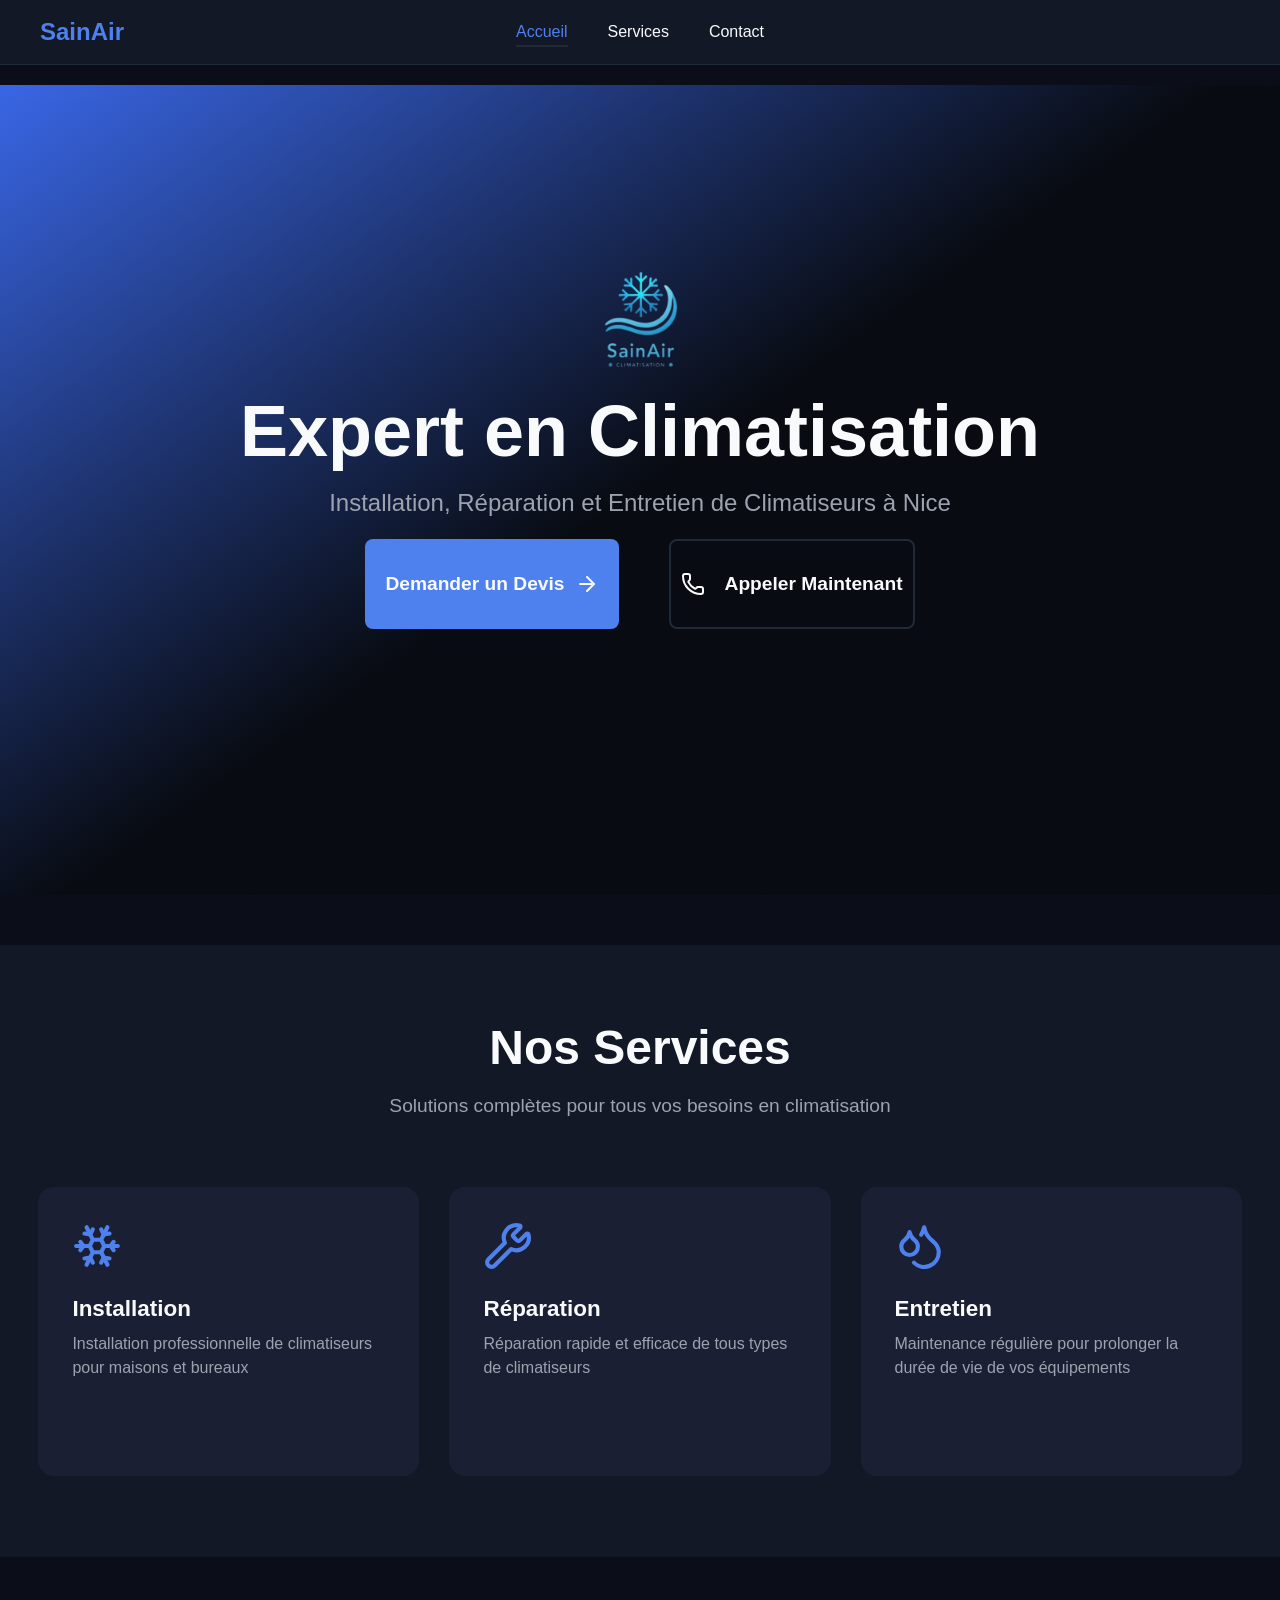
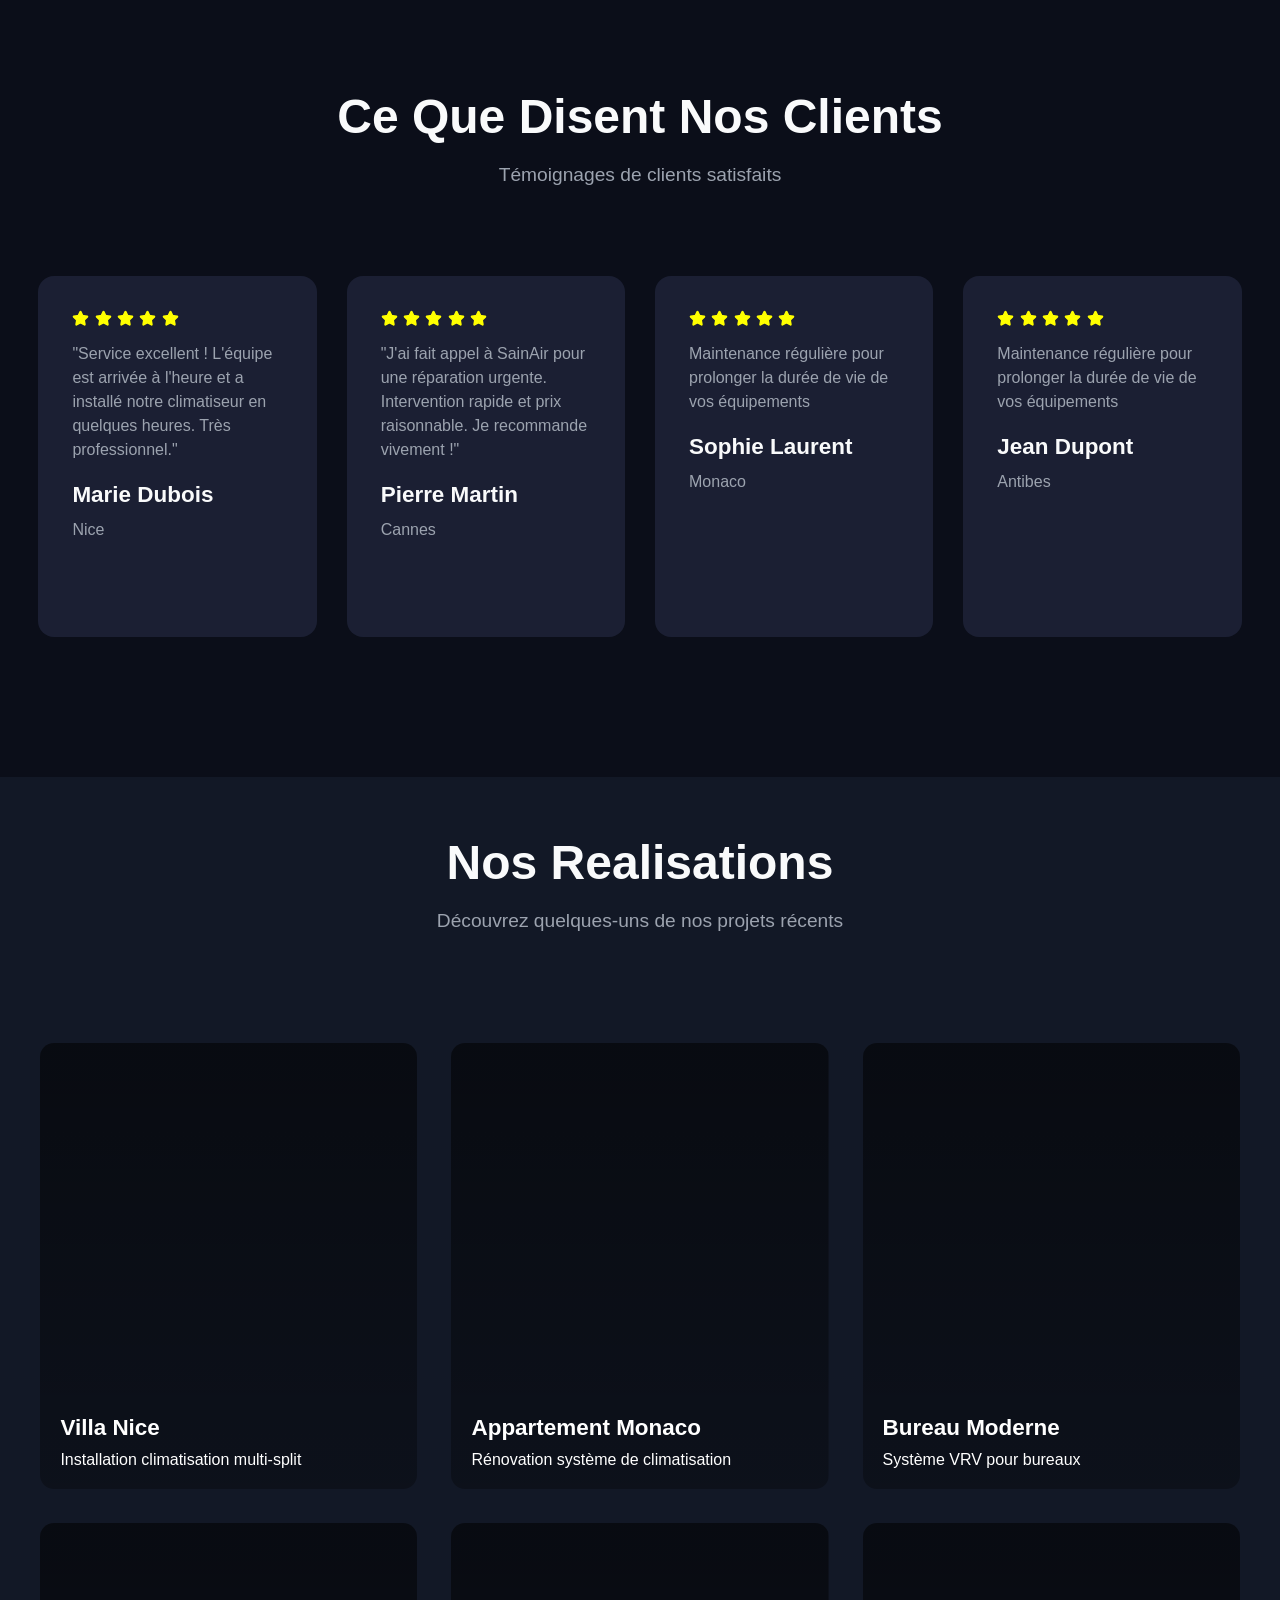
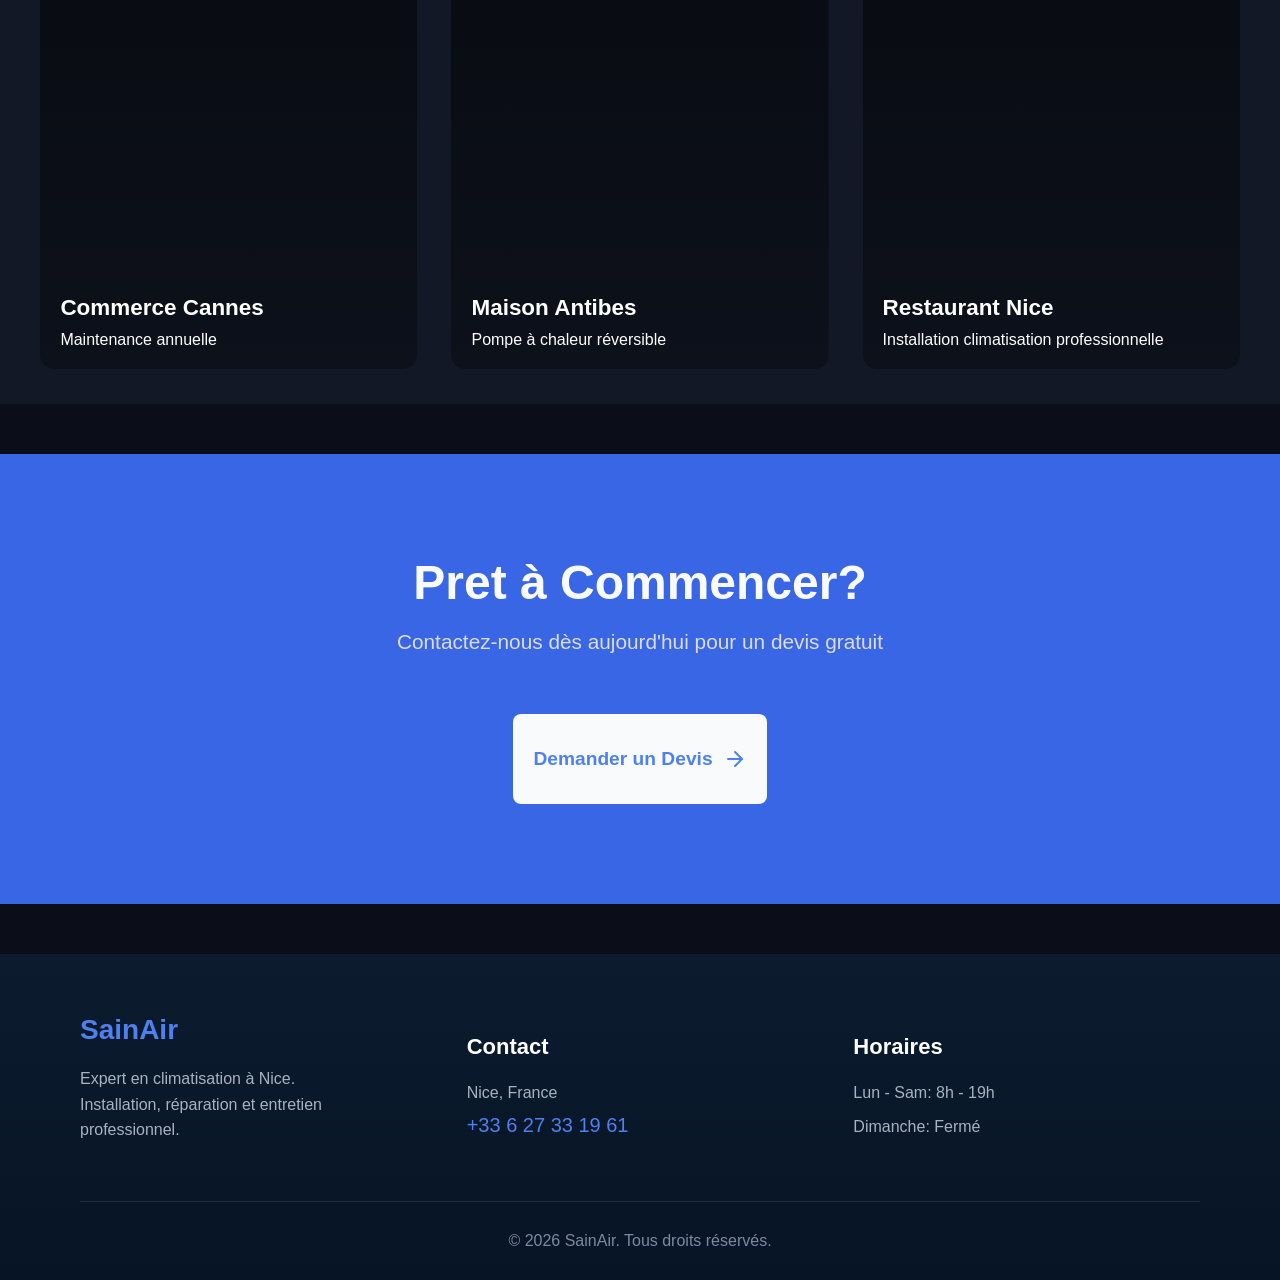
==== commit 48922744: "deleted experience block" ====
--- a/index.html
+++ b/index.html
@@ -3,9 +3,9 @@
 <head>
 <meta charset="UTF-8">
 <meta name="viewport" content="width=device-width, initial-scale=1.0">
-<link rel="stylesheet" href="client/css/main.css">
+<link rel="stylesheet" href="./client/css/main.css">
 <title>Installation et Réparation de Climatiseurs à Nice – SainAir</title>
-<link rel="icon" href="client/logo/sainair.png" type="image/png">
+<link rel="icon" href="./client/logo/sainair.png" type="image/png">
 <meta name="description" content="SainAir – Experts en climatisation à Nice. Installation, réparation et entretien de climatiseurs pour particuliers et professionnels. Devis gratuit.">
 <meta name="keywords" content="climatisation Nice, installation climatiseur, réparation climatiseur, entretien climatisation">
 </head>
@@ -56,7 +56,7 @@
 </div>
 
 
-        <div class="content first-row">
+        <!-- <div class="content first-row">
             <div class="block">
                 <h1>100+</h1>
                 <p class="chifres">Projets Réalisés</p>
@@ -69,7 +69,7 @@
                 <h1>7+</h1>
                 <p class="chifres">Années d'Expérience</p>
             </div>
-        </div>
+        </div> -->
 
         <div class="content reveal second-row">
                 <div class="second-text">
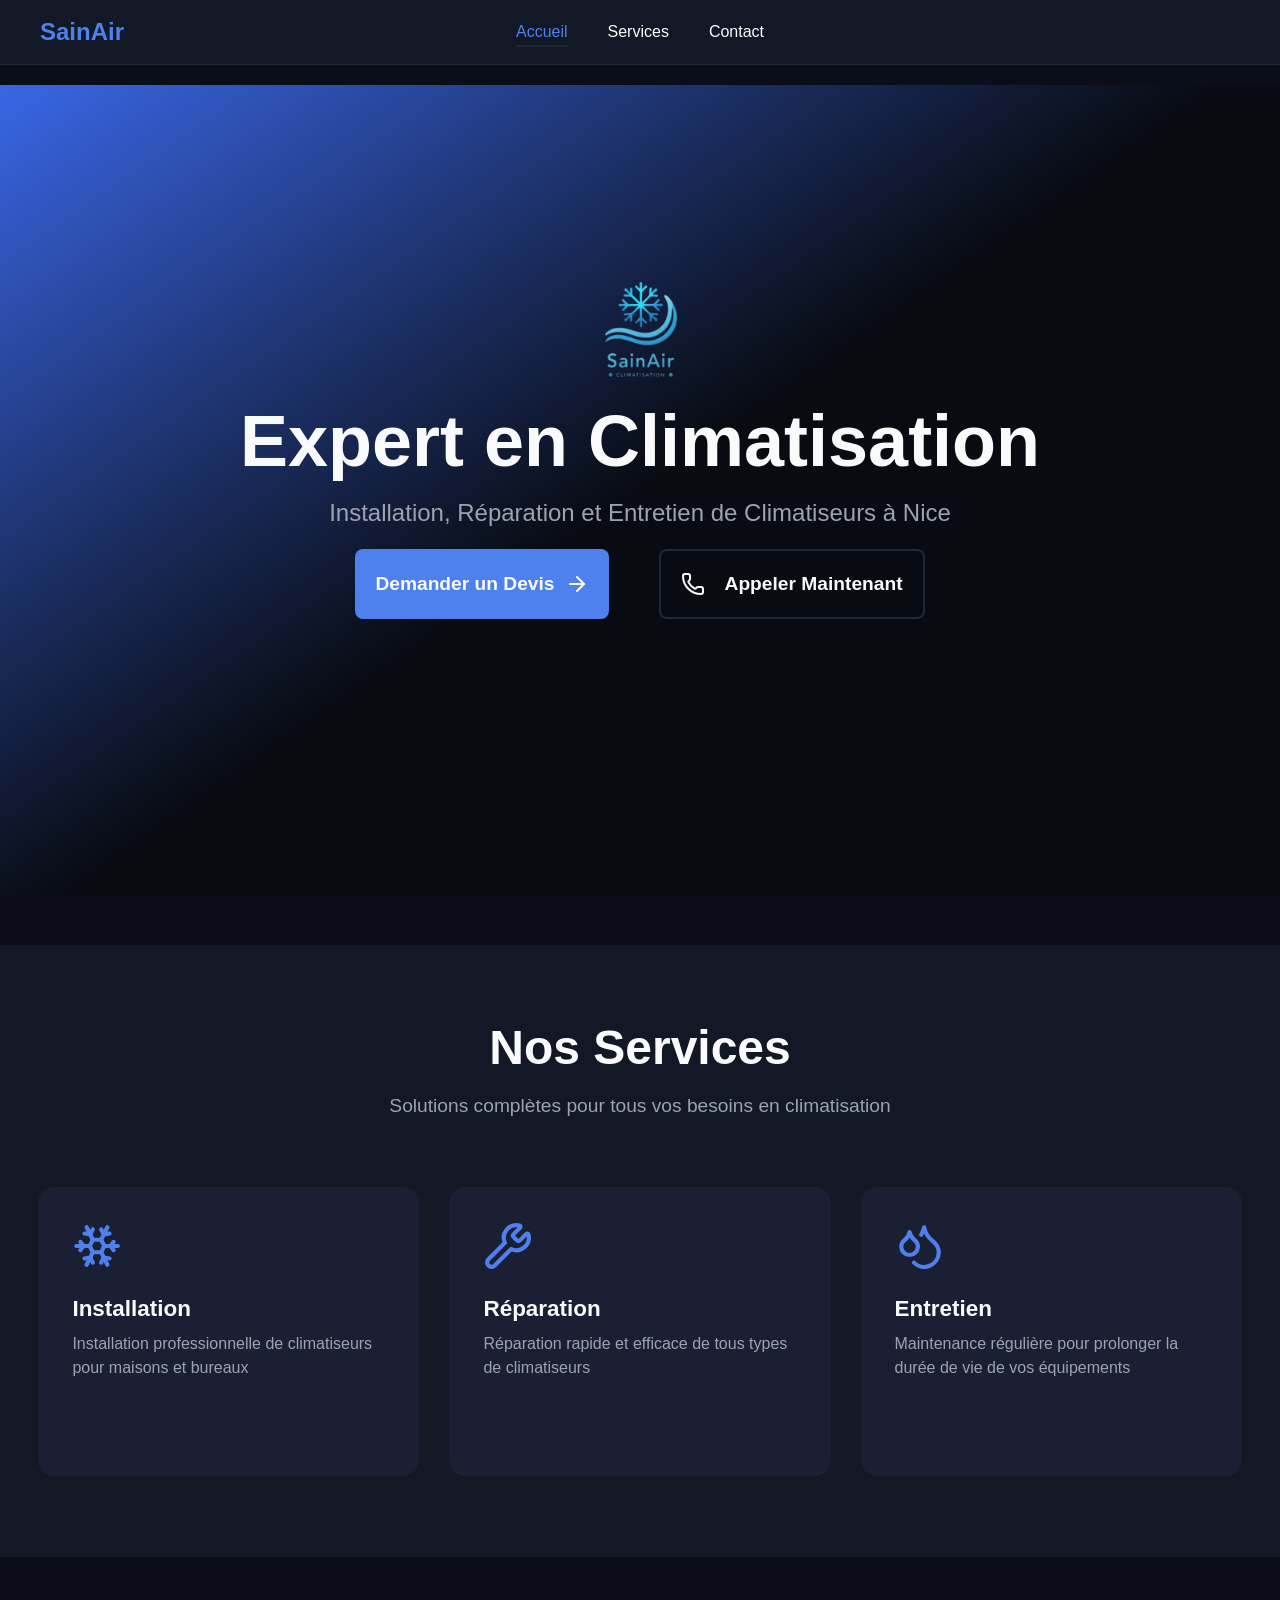
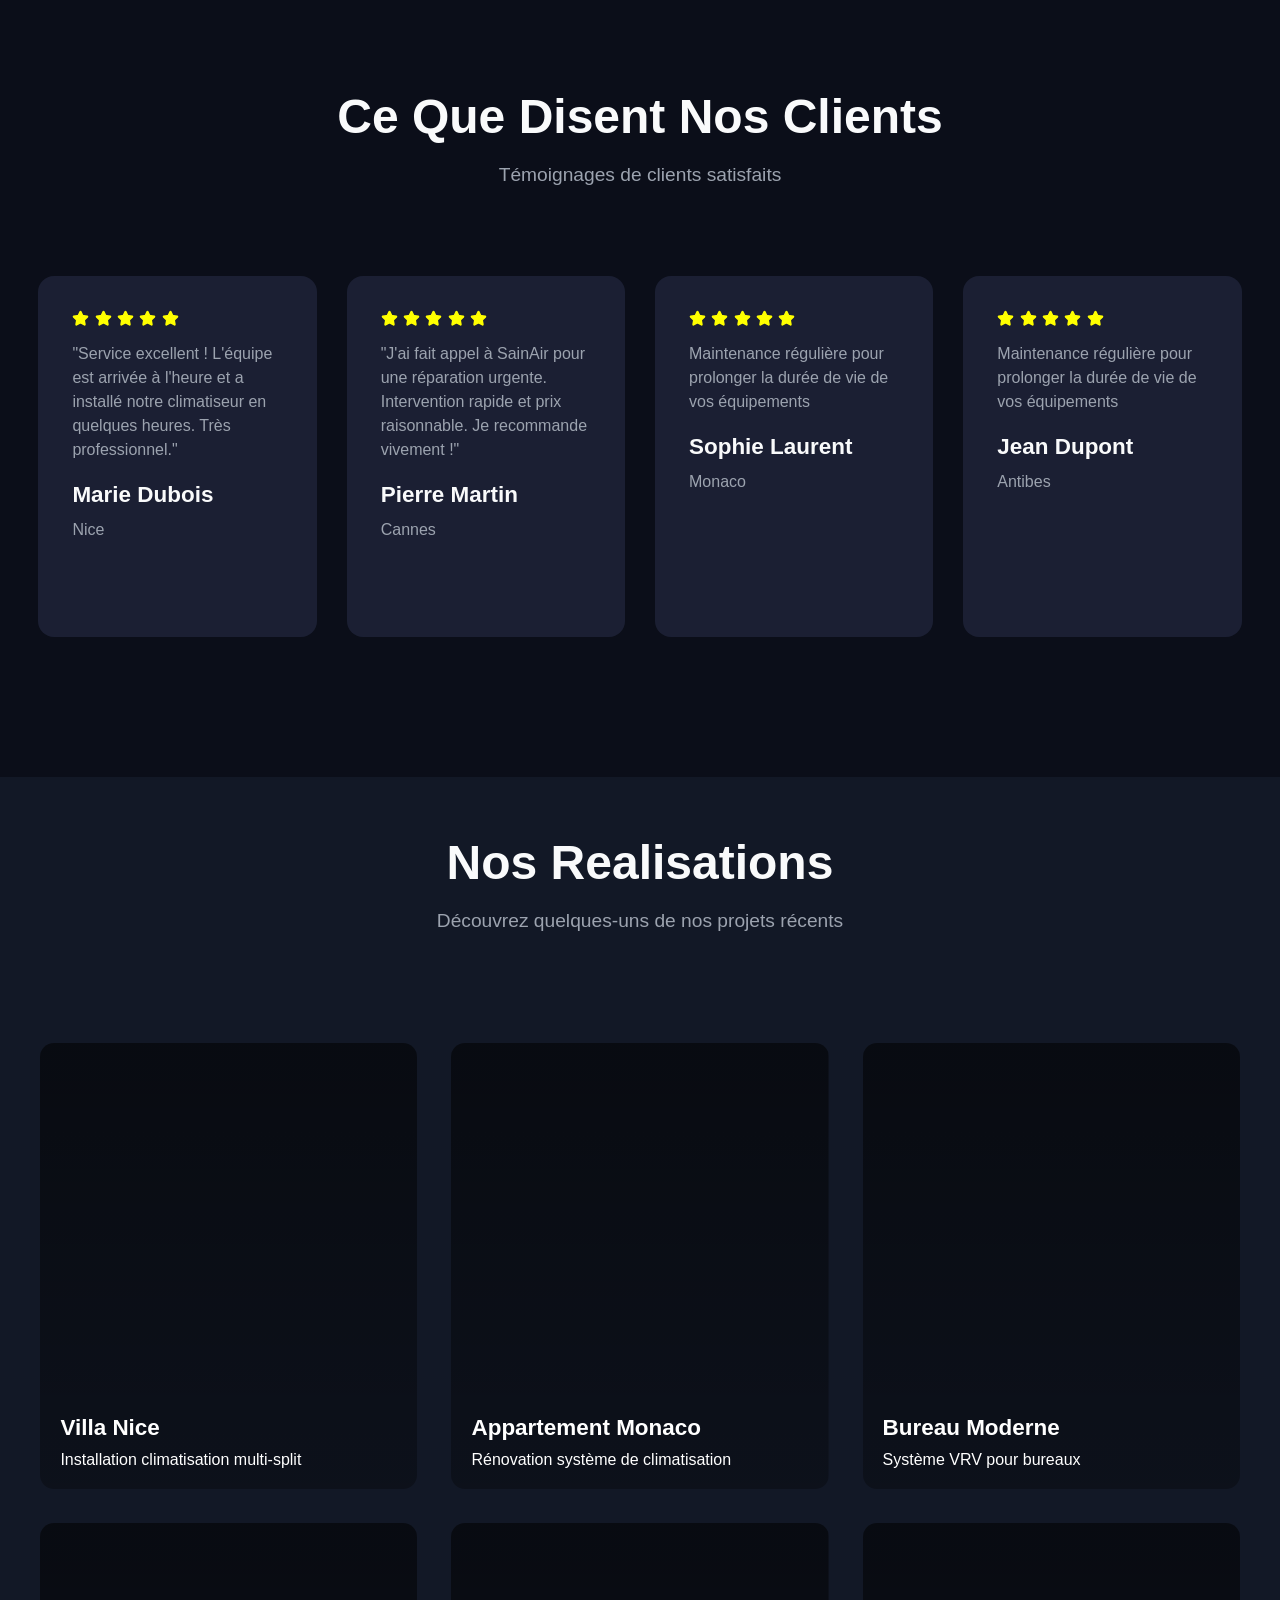
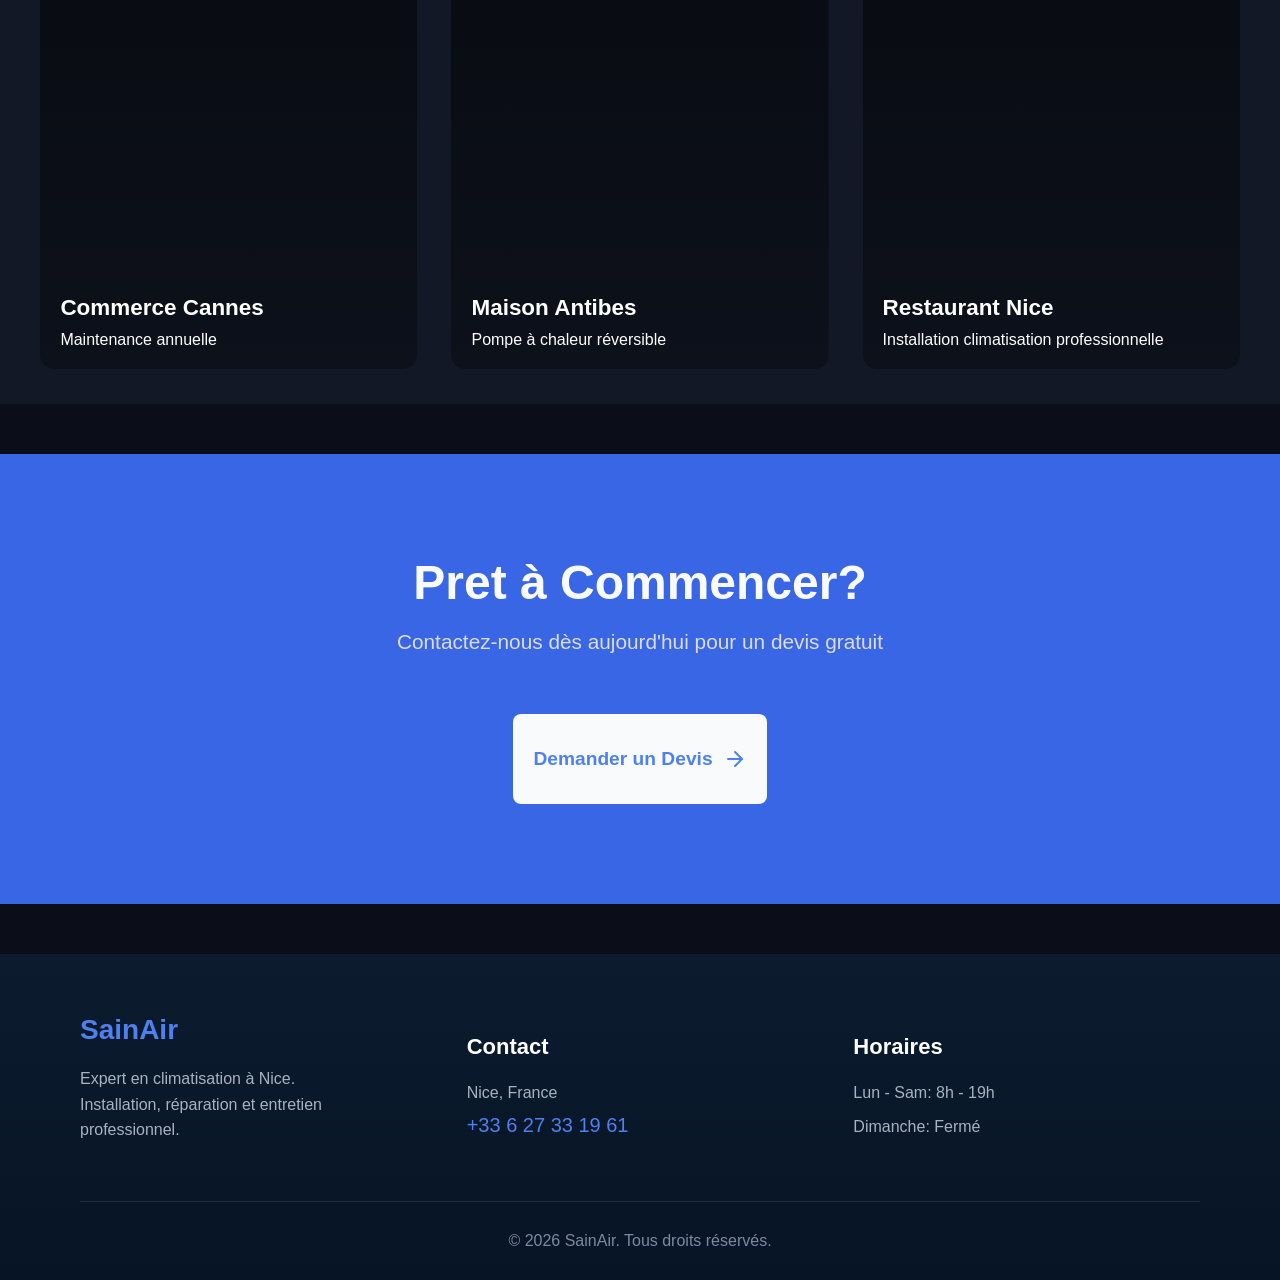
==== commit b9c6ab64: "Ajouté SEO" ====
--- a/index.html
+++ b/index.html
@@ -5,9 +5,9 @@
 <meta name="viewport" content="width=device-width, initial-scale=1.0">
 <link rel="stylesheet" href="./client/css/main.css">
 <title>Installation et Réparation de Climatiseurs à Nice – SainAir</title>
-<link rel="icon" href="./client/logo/sainair.png" type="image/png">
+<link rel="icon" href="favicon.ico" type="image/x-icon">
 <meta name="description" content="SainAir – Experts en climatisation à Nice. Installation, réparation et entretien de climatiseurs pour particuliers et professionnels. Devis gratuit.">
-<meta name="keywords" content="climatisation Nice, installation climatiseur, réparation climatiseur, entretien climatisation">
+<meta name="keywords" content="climatisation Nice, installation climatiseur, réparation climatiseur, entretien climatisation, nettoyage climatiseur">
 </head>
 <body>
 
@@ -15,7 +15,7 @@
     <div class="nav-container">
         <div class="sitename">
             <!-- <img src="logo/sainair.png" alt="SainAir"> -->
-            SainAir
+            <a href="index.html" class="sitename">SainAir</a>
             
         </div>
 
@@ -39,7 +39,7 @@
     <div class="overlay"></div>
 
     <div class="hero-content">
-        <img src="client/logo/sainair.png" class="logo" alt="SainAir">
+        <img src="favicon.ico" class="logo" alt="SainAir">
         <!-- <svg xmlns="http://www.w3.org/2000/svg" width="60" height="60" viewBox="0 0 24 24" fill="none" stroke="currentColor" stroke-width="2" stroke-linecap="round" stroke-linejoin="round" class="lucide lucide-wind-icon lucide-wind"><path d="M12.8 19.6A2 2 0 1 0 14 16H2"/><path d="M17.5 8a2.5 2.5 0 1 1 2 4H2"/><path d="M9.8 4.4A2 2 0 1 1 11 8H2"/></svg> -->
         <h1 class="titre">Expert en Climatisation</h1>
         <p class="text">Installation, Réparation et Entretien de Climatiseurs à Nice</p>
@@ -221,7 +221,7 @@
             <h1 class="last-titre">Pret à Commencer?</h1>
             <p class="last-text">Contactez-nous dès aujourd'hui pour un devis gratuit</p>
 
-            <button class="last-button">Demander un Devis<svg xmlns="http://www.w3.org/2000/svg" width="24" height="24" viewBox="0 0 24 24" fill="none" stroke="currentColor" stroke-width="2" stroke-linecap="round" stroke-linejoin="round" class="lucide lucide-arrow-right-icon lucide-arrow-right"><path d="M5 12h14"/><path d="m12 5 7 7-7 7"/></svg></button>
+            <a href="contact.html"><button class="last-button">Demander un Devis<svg xmlns="http://www.w3.org/2000/svg" width="24" height="24" viewBox="0 0 24 24" fill="none" stroke="currentColor" stroke-width="2" stroke-linecap="round" stroke-linejoin="round" class="lucide lucide-arrow-right-icon lucide-arrow-right"><path d="M5 12h14"/><path d="m12 5 7 7-7 7"/></svg></button></a>
 
         </div>
 
@@ -267,16 +267,16 @@
     "@context": "https://schema.org",
     "@type": "LocalBusiness",
     "name": "SainAir",
-    "image": "https://votresite.com/assets/images/logo.png",
+    "image": "https://sainair.com/client/assets/sainair.png",
     "address": {
         "@type": "PostalAddress",
-        "streetAddress": "Votre adresse",
+        "streetAddress": "10 avenue de la Lanterne",
         "addressLocality": "Nice",
-        "postalCode": "06000",
+        "postalCode": "06200",
         "addressCountry": "FR"
     },
     "telephone": "+33627331961",
-    "url": "https://votresite.com",
+    "url": "https://sainair.com",
     "priceRange": "€€"
 }
 </script>
--- a/client/css/main.css
+++ b/client/css/main.css
@@ -196,6 +196,7 @@
     display: grid;
     grid-template-columns: repeat(2, auto);
     justify-content: center;
+    justify-items: center;
     gap: 50px;
 }
 .demande{
@@ -208,10 +209,11 @@
     background-color: #4E80EE;
     color: #f9fafb;
     border: none;
-    padding: 20px;
     border-radius: 8px;
+    width: 100%;      /* Кнопка растянется на всю ширину ссылки */
+    height: 70px;     
     margin-top: 20px;
-    height: 10vh;
+    padding: 0 20px;  /* Горизонтальный отступ одинаковый */
     cursor: pointer;
 }
 .demande:hover{
@@ -227,11 +229,13 @@
     font-weight: 700;
     background-color: transparent;
     color: #f9fafb;
-    padding: 10px;
+    
     border-radius: 8px;
     border: 2px solid #1f2937;
+    width: 100%;      /* Кнопка растянется на всю ширину ссылки */
+    height: 70px;     
     margin-top: 20px;
-    height: 10vh;
+    padding: 0 20px;  /* Горизонтальный отступ одинаковый */
     cursor: pointer;
 }
 .appelle:hover{
@@ -241,7 +245,12 @@
 
 
 
-
+.buttons a {
+    width: 100%;
+    display: flex; /* Чтобы ссылка вела себя как блок */
+    justify-self: center; /* Центрирование по горизонтали */
+    justify-content: center;
+}
 
 
 
@@ -580,16 +589,18 @@
     
 }
 .buttons{
-    
+    display: grid;
     justify-items: center;
+    justify-content: center;
+    margin-top: 20px;
     grid-template-columns: 1fr;
     gap: 0;
 }
 .demande{
-    width: 90%;
+    width: 60%;
 }
 .appelle{
-    width: 90%;
+    width: 60%;
 }
 .first-row {
     height: auto;
